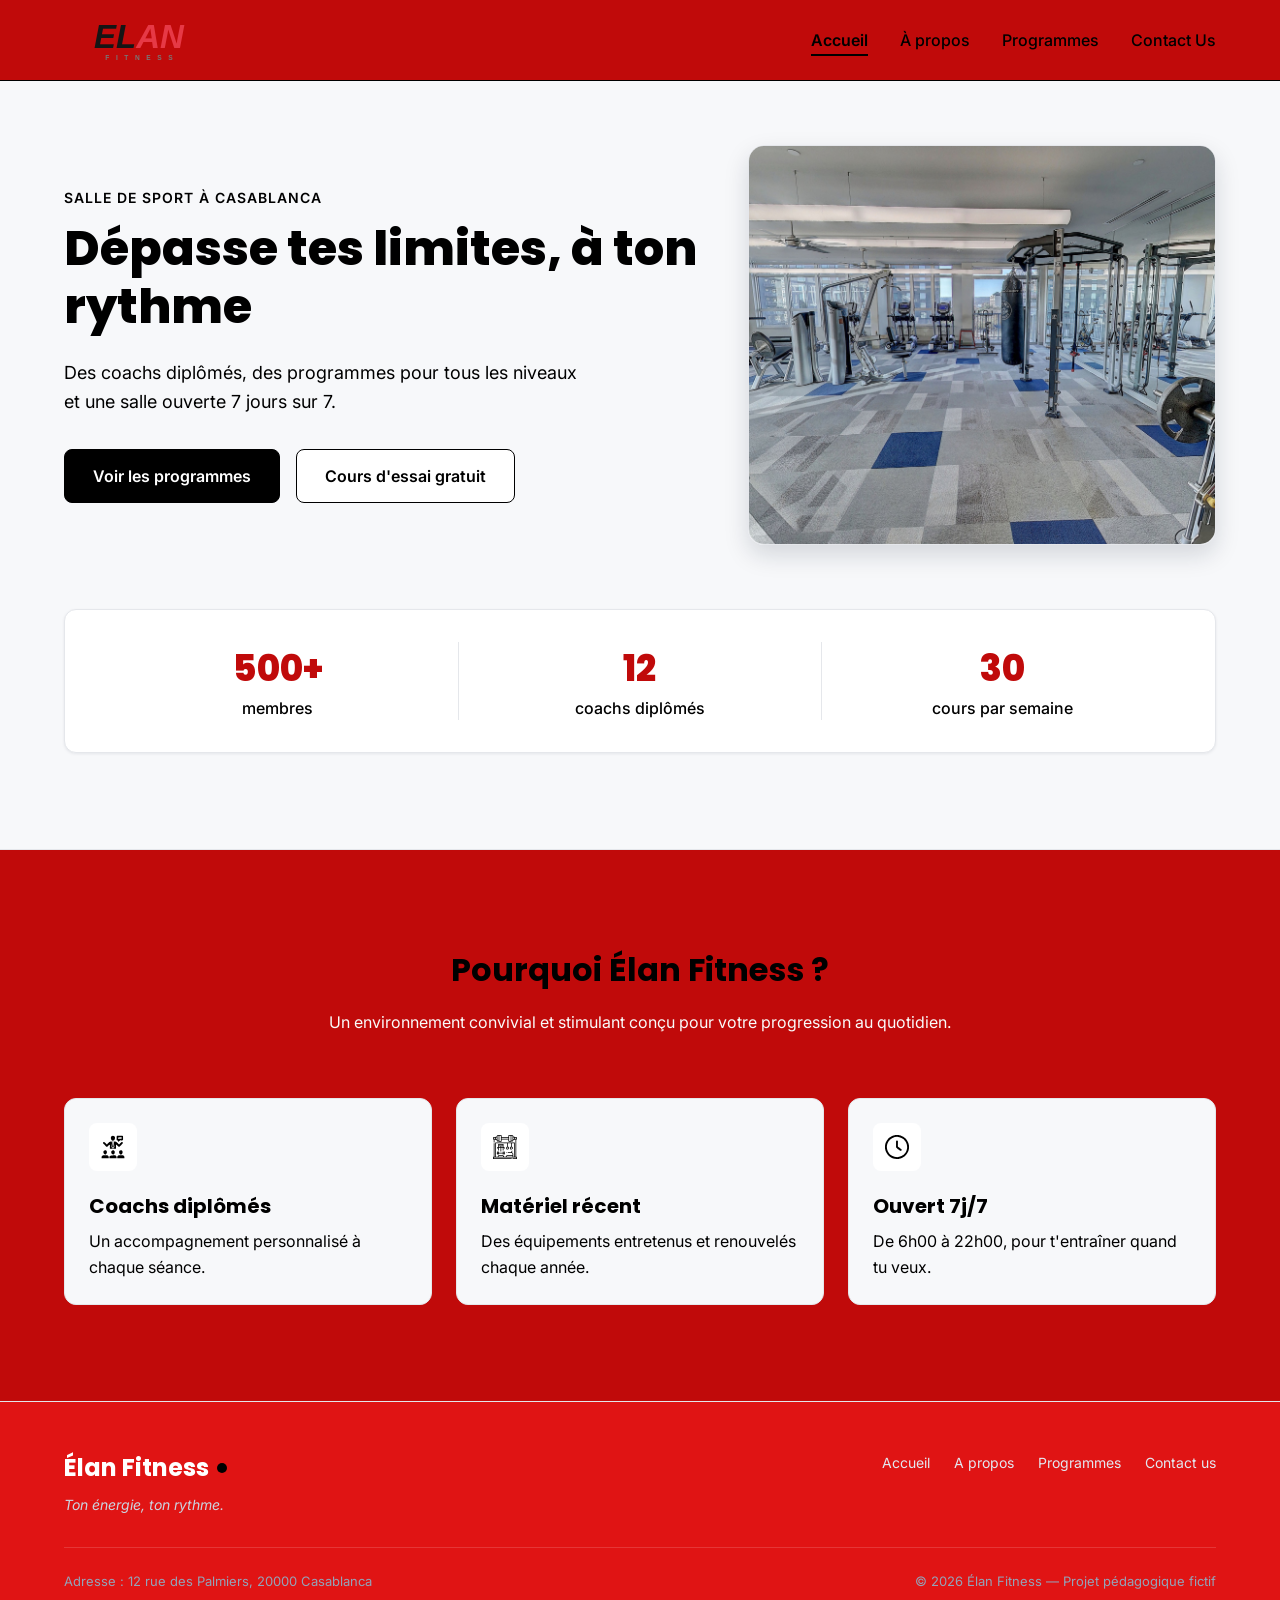
==== index.html @ a1cabfe0 "brief push" ====
<!DOCTYPE html>
<html lang="fr">
<head>
  <meta charset="UTF-8">
  <meta name="viewport" content="width=device-width, initial-scale=1">
  <meta name="description" content="Élan Fitness, salle de sport à Casablanca : musculation, yoga, cardio et boxe fitness avec des coachs diplômés. Réservez votre cours d'essai gratuit.">
  <title>Élan Fitness | Salle de sport à Casablanca</title>
  <link rel="icon" href="img/icon.svg">

  <link rel="preconnect" href="https://fonts.googleapis.com">
  <link rel="preconnect" href="https://fonts.gstatic.com" crossorigin>
  <link href="https://fonts.googleapis.com/css2?family=Inter:wght@400;500;600&family=Poppins:wght@600;700;800&display=swap" rel="stylesheet">

  <link rel="stylesheet" href="style.css">
</head>

<body>

 <header class="en-tete">
    <div class="conteneur en-tete-contenu">
      <a target = "#accueil" href ="index.html" class="logo-link">
      <img src="img/icon.svg" alt="Logo Élan Fitness" class="logo-image"
      width="150" height="150">
      

         <nav aria-label="Navigation principale">
        <ul class="menu">
          <li><a target = "#accueil" href ="index.html" class="lien-actif">Accueil</a></li>
          <li><a target = "#a-propos" href ="about.html" >À propos</a></li>
          <li><a target = "#programmes" href ="program.html" >Programmes</a></li>
          <li><a target = "#contact" href ="contactus.html" >Contact Us</a></li>
        </ul>
      </nav>
    </div>
  </header>

  <main>

    <section id="accueil" class="hero">
      <div class="conteneur">

        <div class="hero-contenu">
          <div class="hero-texte">
            <p class="sur-titre">Salle de sport à Casablanca</p>
            <h1>Dépasse tes limites, à ton rythme</h1>
            <p class="hero-description">
              Des coachs diplômés, des programmes pour tous les niveaux et une salle ouverte 7 jours sur 7.
            </p>
            <div class="boutons">
              <a href="#programmes" class="bouton bouton-principal">Voir les programmes</a>
              <a href="#contact" class="bouton bouton-secondaire">Cours d'essai gratuit</a>
            </div>
          </div>

          <img class="hero-image" src="img/hero.jpg" alt="Des personnes s'entraînent dans une salle de sport lumineuse à Casablanca">
        </div>

        <div class="chiffres">
          <div class="chiffre">
            <p class="chiffre-nombre">500+</p>
            <p>membres</p>
          </div>
          <div class="chiffre">
            <p class="chiffre-nombre">12</p>
            <p>coachs diplômés</p>
          </div>
          <div class="chiffre">
            <p class="chiffre-nombre">30</p>
            <p>cours par semaine</p>
          </div>
        </div>

      </div>
    </section>

    <section class="section section-blanche">
      <div class="conteneur">

        <div class="section-titre">
          <h2>Pourquoi Élan Fitness ?</h2>
          <p>Un environnement convivial et stimulant conçu pour votre progression au quotidien.</p>
        </div>

        <div class="cartes">
          <article class="carte carte-avantage">
            <div class="icone"><img src="img/icone-coach.svg" alt=""></div>
            <h3>Coachs diplômés</h3>
            <p>Un accompagnement personnalisé à chaque séance.</p>
          </article>

          <article class="carte carte-avantage">
            <div class="icone"><img src="img/icone-materiel.svg" alt=""></div>
            <h3>Matériel récent</h3>
            <p>Des équipements entretenus et renouvelés chaque année.</p>
          </article>

          <article class="carte carte-avantage">
            <div class="icone"><img src="img/icone-horloge.svg" alt=""></div>
            <h3>Ouvert 7j/7</h3>
            <p>De 6h00 à 22h00, pour t'entraîner quand tu veux.</p>
          </article>
        </div>

      </div>
    </section>

  </main>

  <footer class="pied-de-page">
    <div class="conteneur">

      <div class="pied-haut">
        <div>
          <p class="logo logo-clair">Élan Fitness</p>
          <p class="slogan">Ton énergie, ton rythme.</p>
        </div>

        <nav aria-label="Navigation du pied de page">
          <ul class="menu menu-pied">
            <li><a target="#acceuil" href="index.html">Accueil</a></li>
          <li><a target="#a-propos" href="about.html"> A propos</a></li>
          <li><a target="#programmes" href="program.html">Programmes</a></li>
          <li><a target="#contactus" href="contactus.html">Contact us</a></li>
          </ul>
        </nav>
      </div>

      <div class="pied-bas">
        <p>Adresse : 12 rue des Palmiers, 20000 Casablanca</p>
        <p>&copy; 2026 Élan Fitness — Projet pédagogique fictif</p>
      </div>

    </div>
  </footer>

</body>
</html>
---- style.css ----
* {
  box-sizing: border-box;
  margin: 0;
  padding: 0;
}

html {
  scroll-behavior: smooth;
}

body {
  font-family: 'Inter', Arial, sans-serif;
  font-size: 16px;
  line-height: 1.5;
  color: #000000;
  background-color: #F7F8FA;
}

h1, h2, h3, h4 {
  font-family: 'Poppins', Arial, sans-serif;
  color: #000000;
}

a {
  color: inherit;
  text-decoration: none;
}

ul {
  list-style: none;
}

img {
  display: block;
  max-width: 100%;
}

a:focus-visible,
button:focus-visible {
  outline: 3px solid #FF6B2C;
  outline-offset: 2px;
}

.conteneur {
  width: 100%;
  max-width: 1200px;
  margin: 0 auto;
  padding: 0 24px;
}

.section {
  padding: 96px 0;
}

.section-blanche {
  background-color: #c00a0a;
  border-top: 1px solid #E5E7EB;
  border-bottom: 1px solid #E5E7EB;
}

.section-titre {
  max-width: 640px;
  margin: 0 auto 64px;
  text-align: center;
}

.section-titre h2 {
  font-size: 32px;
  margin-bottom: 16px;
}

.section-titre h3 {
  font-size: 26px;
  margin-bottom: 12px;
}

.section-titre p {
  color: #fafbfa;
}

.sur-titre {
  font-size: 14px;
  font-weight: 600;
  color: #000000;
  text-transform: uppercase;
  letter-spacing: 1px;
  margin-bottom: 12px;
}

.bouton {
  display: inline-block;
  padding: 14px 28px;
  border-radius: 8px;
  font-size: 16px;
  font-weight: 600;
  text-align: center;
  cursor: pointer;
}

.bouton-principal {
  background-color: #000000;
  border: 1px solid #000000;
  color: #FFFFFF;
}

.bouton-principal:hover {
  background-color: #000000;
}

.bouton-secondaire {
  background-color: #ffffff;
  border: 1px solid #000000;
  color: #000000;
}

.bouton-secondaire:hover {
  background-color: #F3F4F6;
}

.cartes {
  display: flex;
  gap: 24px;
}

.carte {
  flex: 1;
  background-color: #d21818;
  border: 1px solid #E5E7EB;
  border-radius: 12px;
  box-shadow: 0 1px 3px rgba(15, 183, 10, 0.08);
}

.icone {
  width: 48px;
  height: 48px;
  background-color: #ffffff;
  border-radius: 8px;
  display: flex;
  align-items: center;
  justify-content: center;
}

.icone img {
  width: 24px;
  height: 24px;
}

.icone-petite {
  width: 32px;
  height: 32px;
  border-radius: 50%;
}

.icone-petite img {
  width: 16px;
  height: 16px;
}

.en-tete {
  position: sticky;
  top: 0;
  z-index: 10;
  background-color: #c00a0a;
  border-bottom: 1px solid #000000;
}

.en-tete-contenu {
  height: 80px;
  display: flex;
  align-items: center;
  justify-content: space-between;
}

.logo {
  display: flex;
  align-items: center;
  font-family: 'Poppins', Arial, sans-serif;
  font-size: 24px;
  font-weight: 700;
  color: #ffffff;
}

.logo::after {
  content: "";
  width: 10px;
  height: 10px;
  margin-left: 8px;
  background-color: #000000;
  border-radius: 50%;
}

.menu {
  display: flex;
  gap: 32px;
}

.menu a {
  font-weight: 500;
  padding-bottom: 4px;
  border-bottom: 2px solid transparent;
}

.menu a:hover {
  color: #f9f8f8;
}

.menu .lien-actif {
  color: #000000;
  font-weight: 600;
  border-bottom-color: #000000;
}

.hero {
  padding: 64px 0 96px;
}

.hero-contenu {
  display: flex;
  align-items: center;
  gap: 32px;
}

.hero-texte {
  flex: 7;
}

.hero-texte h1 {
  font-size: 48px;
  font-weight: 800;
  line-height: 1.2;
  margin-bottom: 24px;
}

.hero-description {
  max-width: 520px;
  font-size: 18px;
  line-height: 1.6;
  color: #000000;
  margin-bottom: 32px;
}

.boutons {
  display: flex;
  flex-wrap: wrap;
  gap: 16px;
}

.hero-image {
  flex: 5;
  min-width: 0;
  height: 400px;
  object-fit: cover;
  border-radius: 16px;
  border: 1px solid #E5E7EB;
  box-shadow: 0 10px 25px rgba(15, 27, 45, 0.15);
}

.chiffres {
  display: flex;
  margin-top: 64px;
  padding: 32px;
  background-color: #FFFFFF;
  border: 1px solid #E5E7EB;
  border-radius: 12px;
  box-shadow: 0 1px 3px rgba(15, 27, 45, 0.08);
}

.chiffre {
  flex: 1;
  text-align: center;
  font-weight: 500;
  color: #000000;
}

.chiffre + .chiffre {
  border-left: 1px solid #E5E7EB;
}

.chiffre-nombre {
  font-family: 'Poppins', Arial, sans-serif;
  font-size: 36px;
  font-weight: 800;
  color: #c00a0a;
}

.carte-avantage {
  padding: 24px;
  background-color: #F7F8FA;
  box-shadow: none;
}

.carte-avantage .icone {
  margin-bottom: 20px;
}

.carte-avantage h3 {
  font-size: 20px;
  margin-bottom: 8px;
}

.carte-avantage p {
  color: #000000;
  line-height: 1.6;
}

.apropos-contenu {
  display: flex;
  align-items: center;
  gap: 64px;
}

.apropos-texte {
  flex: 7;
}

.apropos-texte h2 {
  font-size: 36px;
  line-height: 1.2;
  margin-bottom: 20px;
}

.apropos-texte p {
  color: #000000;
  line-height: 1.7;
  margin-bottom: 16px;
}

.valeurs {
  display: flex;
  gap: 16px;
  margin-top: 32px;
}

.valeur {
  flex: 1;
  display: flex;
  align-items: center;
  gap: 12px;
  padding: 12px 16px;
  background-color: #FFFFFF;
  border: 1px solid #E5E7EB;
  border-radius: 12px;
  font-family: 'Poppins', Arial, sans-serif;
  font-size: 14px;
  font-weight: 600;
  color: #0F1B2D;
}

.apropos-image {
  flex: 5;
  min-width: 0;
  height: 360px;
  object-fit: cover;
  border-radius: 16px;
  box-shadow: 0 10px 25px rgba(15, 27, 45, 0.15);
}

.carte-programme {
  display: flex;
  flex-direction: column;
  overflow: hidden;
}

.carte-programme > img {
  width: 100%;
  height: 200px;
  object-fit: cover;
}

.programme-corps {
  flex: 1;
  display: flex;
  flex-direction: column;
  padding: 20px;
}

.programme-corps h3 {
  font-size: 20px;
  margin-bottom: 8px;
}

.programme-corps p {
  font-size: 15px;
  color: #4B5563;
}

.etiquette {
  align-self: flex-start;
  padding: 4px 10px;
  margin-bottom: 12px;
  border-radius: 6px;
  font-size: 12px;
  font-weight: 600;
}

.etiquette-orange {
  background-color: #FFEDE5;
  color: #C2410C;
}

.etiquette-bleue {
  background-color: #DBEAFE;
  color: #1D4ED8;
}

.etiquette-verte {
  background-color: #D1FAE5;
  color: #047857;
}

.programme-corps .duree {
  display: flex;
  align-items: center;
  gap: 8px;
  margin-top: auto;
  padding-top: 16px;
  border-top: 1px solid #E5E7EB;
  font-size: 13px;
  font-weight: 600;
  color: #000000;
}

.programme-corps h3 + p {
  margin-bottom: 16px;
}

.duree img {
  width: 16px;
  height: 16px;
}

.formules {
  margin-top: 96px;
}

.formule {
  position: relative;
  display: flex;
  flex-direction: column;
  padding: 28px;
}

.formule h4 {
  font-size: 20px;
}

.prix {
  margin: 8px 0 16px;
  font-family: 'Poppins', Arial, sans-serif;
  font-size: 30px;
  font-weight: 800;
  color: #ffffff;
}

.prix span {
  font-family: 'Inter', Arial, sans-serif;
  font-size: 16px;
  font-weight: 500;
  color: #000000;
}

.prix-note {
  margin: -8px 0 16px;
  font-size: 13px;
  color: #000000;
}

.formule-liste {
  flex: 1;
  margin-bottom: 24px;
}

.formule-liste li {
  padding-left: 28px;
  margin-bottom: 12px;
  font-size: 15px;
  background-image: url('img/icone-check.svg');
  background-repeat: no-repeat;
  background-position: left center;
  background-size: 16px;
}

.formule .bouton {
  display: block;
}

.formule-populaire {
  border: 2px solid #000000;
  box-shadow: 0 10px 25px rgba(255, 107, 44, 0.2);
}

.badge-populaire {
  position: absolute;
  top: -14px;
  left: 50%;
  transform: translateX(-50%);
  padding: 4px 14px;
  background-color: #000000;
  border-radius: 999px;
  font-size: 12px;
  font-weight: 700;
  text-transform: uppercase;
  color: #FFFFFF;
}

.pied-de-page {
  padding: 48px 0 32px;
  background-color: #e01414;
  color: #FFFFFF;
}

.pied-haut {
  display: flex;
  justify-content: space-between;
  align-items: flex-start;
  padding-bottom: 32px;
  border-bottom: 1px solid rgba(255, 255, 255, 0.15);
}

.logo-clair {
  color: #FFFFFF;
}

.slogan {
  margin-top: 8px;
  font-size: 14px;
  font-style: italic;
  color: #CBD5E1;
}

.menu-pied {
  gap: 24px;
}

.menu-pied a {
  font-size: 14px;
  font-weight: 400;
  color: #E2E8F0;
}

.pied-bas {
  display: flex;
  justify-content: space-between;
  margin-top: 24px;
  font-size: 13px;
  color: #94A3B8;
}

@media only screen and (max-width: 800px) {
  .container {
    width: 90%;
  }

  .contact-box {
    flex-direction: column;
  }

  .contact-left, 
  .contact-right {
    width: 100%;
  }
}


@media (max-width: 992px) {
  .hero-contenu,
  .apropos-contenu,
  .cartes,
  .valeurs {
    flex-direction: column;
    gap: 24px;
  }

  .chiffres {
    flex-direction: column;
    gap: 16px;
  }

  .chiffre + .chiffre {
    border-left: none;
    border-top: 1px solid #E5E7EB;
    padding-top: 16px;
  }

  .pied-haut,
  .pied-bas {
    flex-direction: column;
    align-items: center;
    text-align: center;
    gap: 16px;
  }
.en-tete-contenu {
  height: auto !important;
  padding: 14px 20px;
  flex-direction: column;
  gap: 12px;
}
.menu {
  flex-wrap: wrap;
  justify-content: center;
  gap: 10px 16xp;
}
}
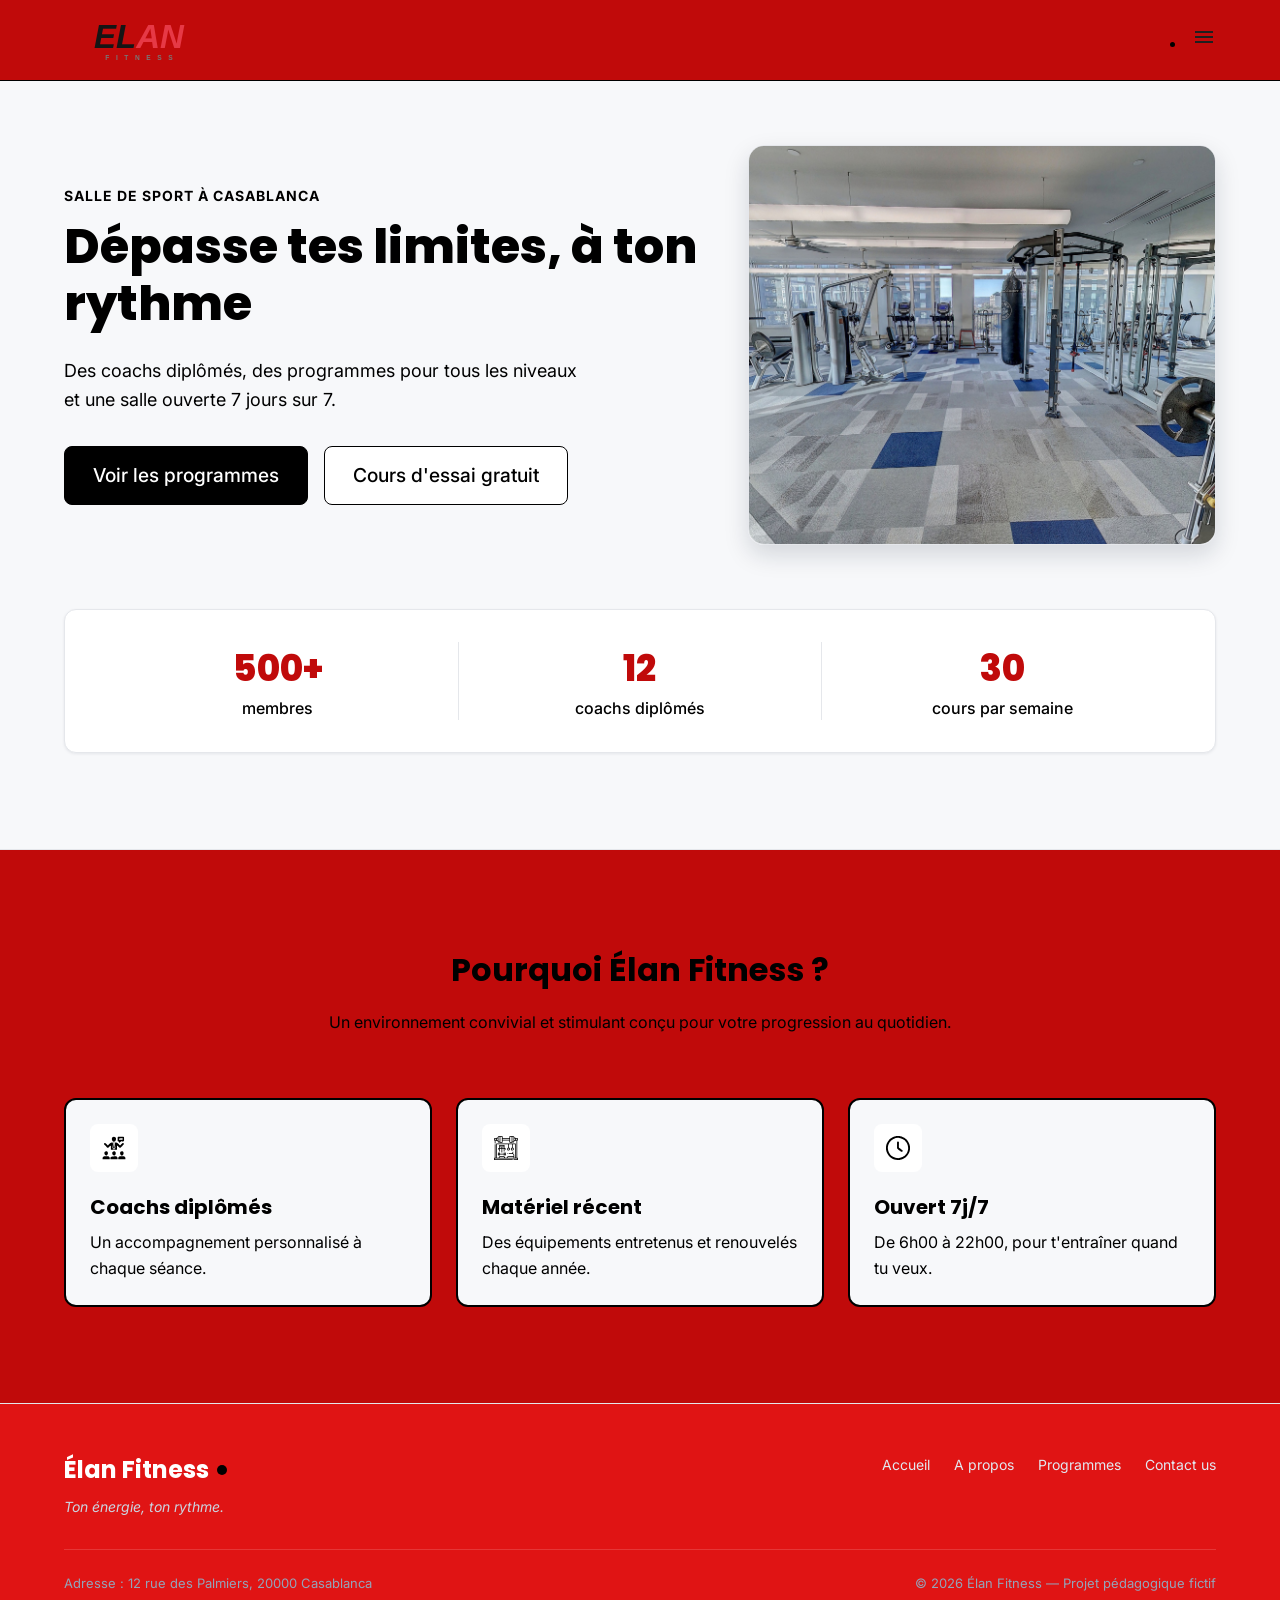
==== commit ae57cf9b: "burger menu in homepage" ====
--- a/index.html
+++ b/index.html
@@ -24,11 +24,14 @@
       
 
          <nav aria-label="Navigation principale">
-        <ul class="menu">
-          <li><a target = "#accueil" href ="index.html" class="lien-actif">Accueil</a></li>
+          <ul class="sidebar-menu">
+          <li><a target = "#accueil" href ="index.html">Accueil</a></li>
           <li><a target = "#a-propos" href ="about.html" >À propos</a></li>
           <li><a target = "#programmes" href ="program.html" >Programmes</a></li>
           <li><a target = "#contact" href ="contactus.html" >Contact Us</a></li>
+          <li onclick=hideSidebar()><a href="#"><svg xmlns="http://www.w3.org/2000/svg" height="24px" viewBox="0 -960 960 960" width="24px" fill="#1f1f1f"><path d="m256-200-56-56 224-224-224-224 56-56 224 224 224-224 56 56-224 224 224 224-56 56-224-224-224 224Z"/></svg>
+        </ul>
+          <li onclick=showSideBar()><a href="#" ><svg xmlns="http://www.w3.org/2000/svg" height="24px" viewBox="0 -960 960 960" width="24px" fill="#1f1f1f"><path d="M120-240v-80h720v80H120Zm0-200v-80h720v80H120Zm0-200v-80h720v80H120Z"/></svg></a></li>
         </ul>
       </nav>
     </div>
@@ -117,7 +120,7 @@
 
         <nav aria-label="Navigation du pied de page">
           <ul class="menu menu-pied">
-            <li><a target="#acceuil" href="index.html">Accueil</a></li>
+          <li><a target="#acceuil" href="index.html">Accueil</a></li>
           <li><a target="#a-propos" href="about.html"> A propos</a></li>
           <li><a target="#programmes" href="program.html">Programmes</a></li>
           <li><a target="#contactus" href="contactus.html">Contact us</a></li>
@@ -132,6 +135,17 @@
 
     </div>
   </footer>
+<script>
+  function showSideBar() {
+    const sidebarMenu = document.querySelector('.sidebar-menu');
+    sidebarMenu.style.display = 'flex'
+  }
 
+  function hideSidebar() {
+    const sidebarMenu = document.querySelector('.sidebar-menu');
+    sidebarMenu.style.display = 'none'
+  }
+
+</script>
 </body>
 </html>
--- a/style.css
+++ b/style.css
@@ -16,6 +16,14 @@
   background-color: #F7F8FA;
 }
 
+.sidebar-menu li a {
+  font-family: 'Inter', Arial, sans-serif;
+  margin: 10px 3px;
+  font-size: 16px;
+  line-height: 1.5;
+  color: #000000;
+}
+
 h1, h2, h3, h4 {
   font-family: 'Poppins', Arial, sans-serif;
   color: #000000;
@@ -36,7 +44,7 @@
 }
 
 a:focus-visible,
-button:focus-visible {
+overton:focus-visible {
   outline: 3px solid #FF6B2C;
   outline-offset: 2px;
 }
@@ -60,6 +68,7 @@
 
 .section-titre {
   max-width: 640px;
+  color: #000000;
   margin: 0 auto 64px;
   text-align: center;
 }
@@ -76,11 +85,12 @@
 
 .section-titre p {
   color: #fafbfa;
+  color: #000000;
 }
 
 .sur-titre {
   font-size: 14px;
-  font-weight: 600;
+  font-weight: bold;
   color: #000000;
   text-transform: uppercase;
   letter-spacing: 1px;
@@ -100,21 +110,32 @@
 .bouton-principal {
   background-color: #000000;
   border: 1px solid #000000;
+  font-size: 1.2rem;
+  font-weight: 500;
+  cursor: pointer;
+  transition: 150ms ease-in-out;
   color: #FFFFFF;
 }
 
 .bouton-principal:hover {
   background-color: #000000;
+  scale: 1.05;
 }
 
 .bouton-secondaire {
   background-color: #ffffff;
+  font-size: 1.2rem;
+  font-weight: 500;
+  cursor: pointer;
+  transition: 150ms ease-in-out;
+  color: #FFFFFF;
   border: 1px solid #000000;
   color: #000000;
 }
 
 .bouton-secondaire:hover {
-  background-color: #F3F4F6;
+  background-color: #ffffff;
+  scale: 1.05;
 }
 
 .cartes {
@@ -125,9 +146,13 @@
 .carte {
   flex: 1;
   background-color: #d21818;
-  border: 1px solid #E5E7EB;
+  border: 2px solid #000000;
   border-radius: 12px;
-  box-shadow: 0 1px 3px rgba(15, 183, 10, 0.08);
+  box-shadow: 0 1px 3px rgba(247, 245, 245, 0.08);
+}
+
+.carte:hover {
+  scale: 1.05;
 }
 
 .icone {
@@ -148,7 +173,7 @@
 .icone-petite {
   width: 32px;
   height: 32px;
-  border-radius: 50%;
+  border: 2px solid #000000;
 }
 
 .icone-petite img {
@@ -381,7 +406,7 @@
 
 .programme-corps p {
   font-size: 15px;
-  color: #4B5563;
+  color: #ffffff;
 }
 
 .etiquette {
@@ -430,7 +455,7 @@
 }
 
 .formules {
-  margin-top: 96px;
+  margin-top: 150px;
 }
 
 .formule {
@@ -466,7 +491,7 @@
 }
 
 .formule-liste {
-  flex: 1;
+  flex: 10;
   margin-bottom: 24px;
 }
 
@@ -521,6 +546,29 @@
   color: #FFFFFF;
 }
 
+.sidebar-menu {
+  position: fixed;
+  top: 0;
+  right: 0;
+  height: 100vh;
+  width: 250px;
+  z-index: 999;
+  background-color: #c00a0a;
+  box-shadow: -2px 0 5px rgba(0, 0, 0, 0.1);
+  display: none;
+  flex-direction: column;
+  align-items: flex-start;
+  justify-content: flex-start;
+}
+
+.sidebar-menu li {
+  width: 100%;
+}
+
+.sidebar-menu a {
+  width: 100%;
+}
+
 .slogan {
   margin-top: 8px;
   font-size: 14px;
